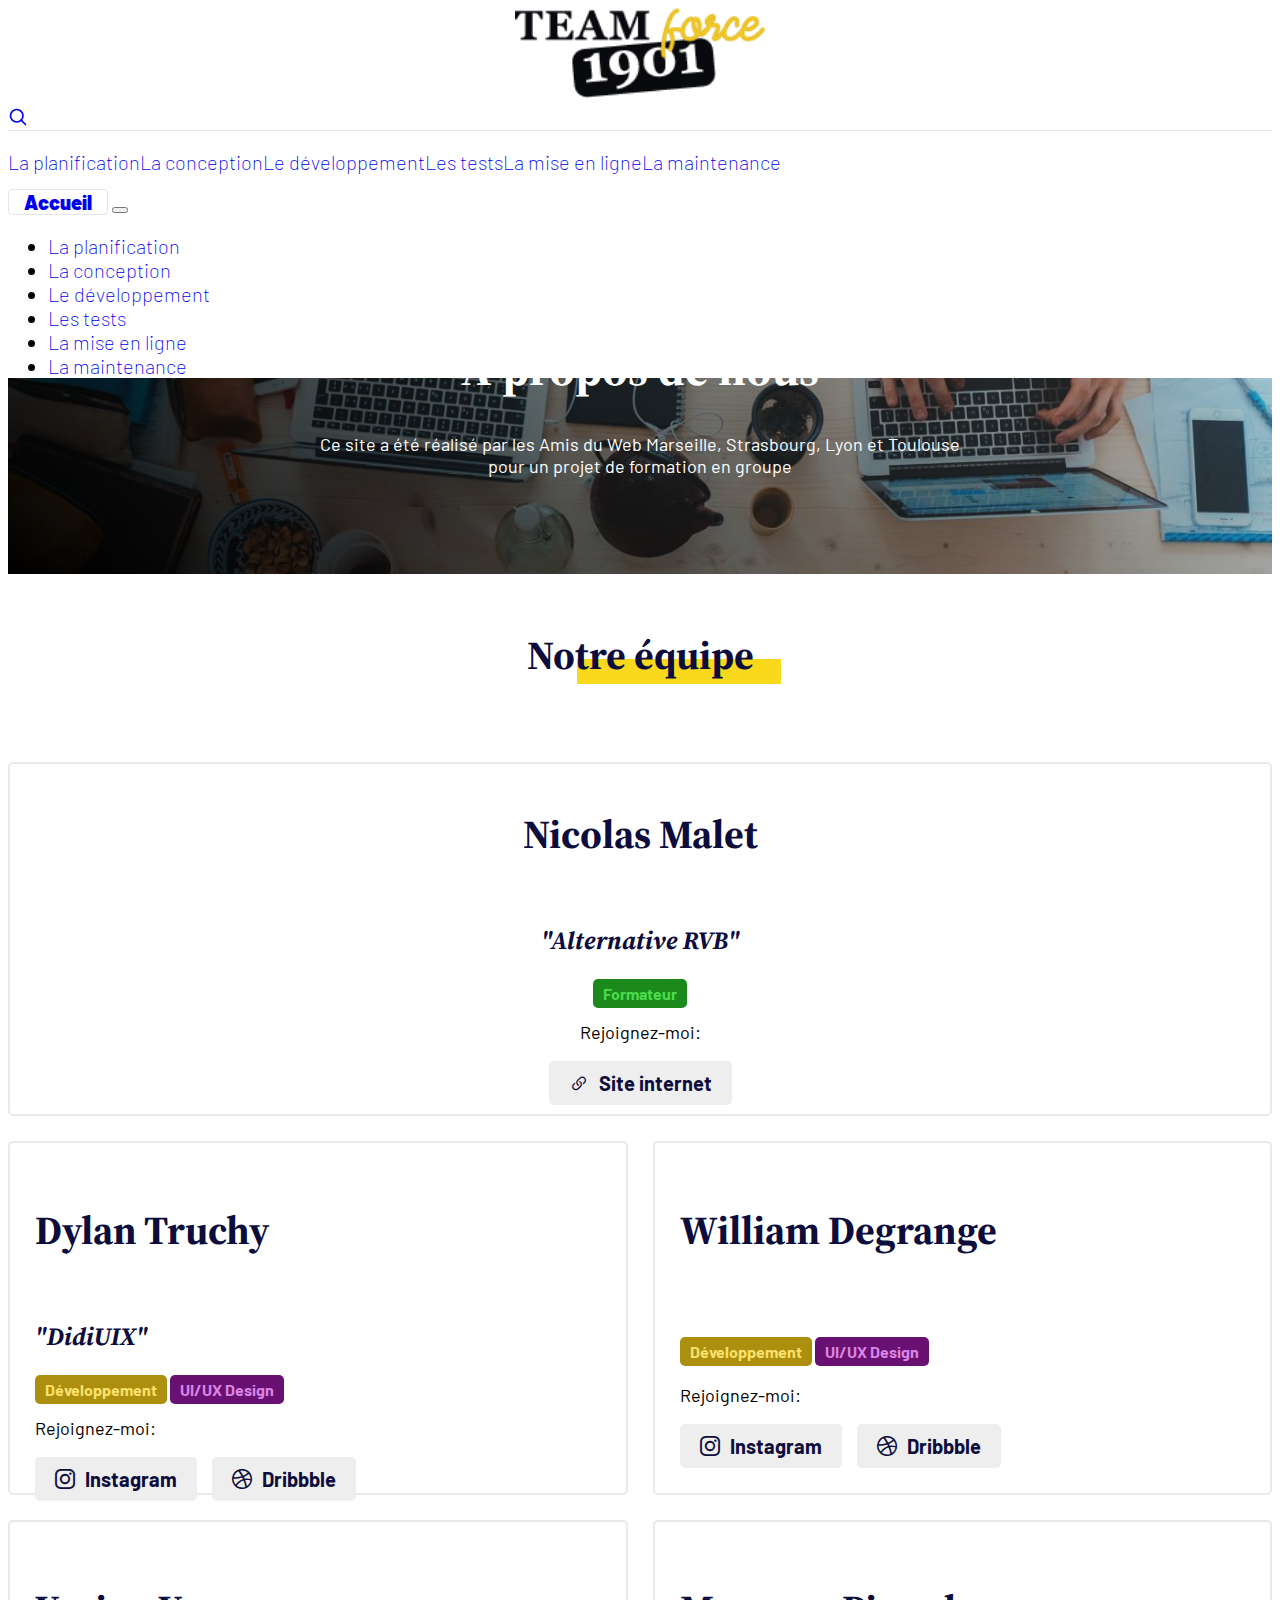
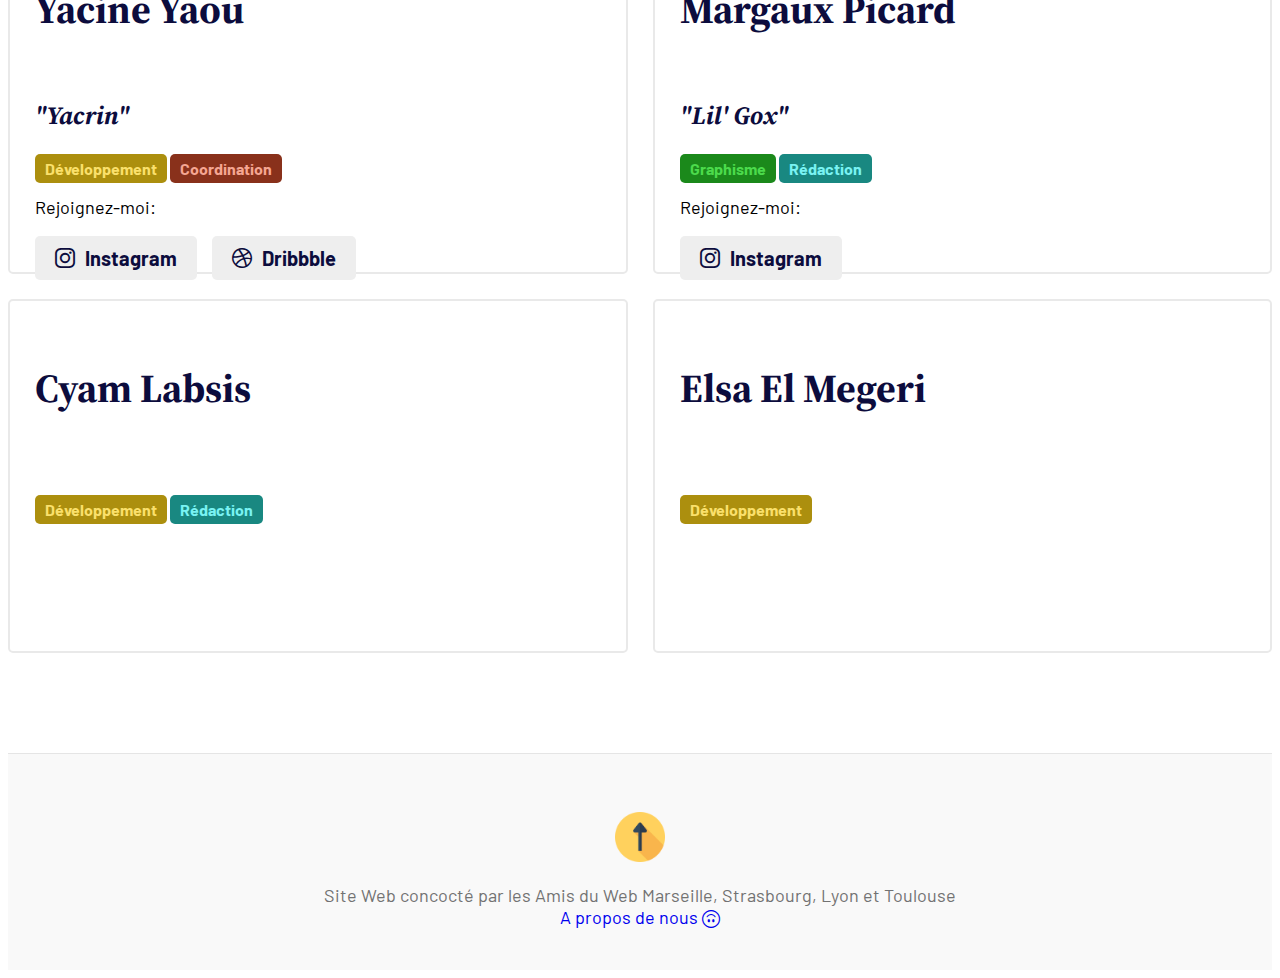
==== a-propos.html @ 6bee8f46 "version final 1" ====
<!DOCTYPE html>
<html lang="en">
  <head>
    <meta charset="utf-8" />
    <meta name="viewport" content="width=device-width, initial-scale=1" />
    <meta name="description" content="" />
    <meta
      name="author"
      content="Mark Otto, Jacob Thornton, and Bootstrap contributors"
    />
    <meta name="generator" content="Hugo 0.108.0" />
    <title>Team Force #1901</title>

    <link rel="canonical" href="https://getbootstrap.com/docs/5.3/examples/blog/"/>
    <!-- <link href="../assets/dist/css/bootstrap.min.css" rel="stylesheet" /> -->
    <link
      href="https://cdn.jsdelivr.net/npm/bootstrap@5.3.0-alpha1/dist/css/bootstrap.min.css"
      rel="stylesheet"
      integrity="sha384-GLhlTQ8iRABdZLl6O3oVMWSktQOp6b7In1Zl3/Jr59b6EGGoI1aFkw7cmDA6j6gD"
      crossorigin="anonymous"
    />
    <link rel="stylesheet" href="https://cdn.jsdelivr.net/npm/bootstrap-icons@1.10.3/font/bootstrap-icons.css">
    <link href="https://fonts.googleapis.com/css2?family=Barlow:wght@400;600;700&family=Source+Serif+4:wght@700&display=swap" rel="stylesheet">
    <link rel="stylesheet" href="https://cdn.jsdelivr.net/npm/bootstrap-icons@1.10.3/font/bootstrap-icons.css">
    
    <style>
      .bd-placeholder-img {
        font-size: 1.125rem;
        text-anchor: middle;
        -webkit-user-select: none;
        -moz-user-select: none;
        user-select: none;
      }

      @media (min-width: 768px) {
        .bd-placeholder-img-lg {
          font-size: 3.5rem;
        }
      }

      .b-example-divider {
        height: 3rem;
        background-color: rgba(0, 0, 0, 0.1);
        border: solid rgba(0, 0, 0, 0.15);
        border-width: 1px 0;
        box-shadow: inset 0 0.5em 1.5em rgba(0, 0, 0, 0.1),
          inset 0 0.125em 0.5em rgba(0, 0, 0, 0.15);
      }

      .b-example-vr {
        flex-shrink: 0;
        width: 1.5rem;
        height: 100vh;
      }

      .bi {
        vertical-align: -0.125em;
        fill: currentColor;
      }

      .nav-scroller {
        position: relative;
        z-index: 2;
        height: 2.75rem;
        overflow-y: hidden;
      }

      .nav-scroller .nav {
        display: flex;
        flex-wrap: nowrap;
        padding-bottom: 1rem;
        margin-top: -1px;
        overflow-x: auto;
        text-align: center;
        white-space: nowrap;
        -webkit-overflow-scrolling: touch;
      }
    </style>

    <!-- Custom styles for this template -->
    <link
      href="https://fonts.googleapis.com/css?family=Playfair&#43;Display:700,900&amp;display=swap"
      rel="stylesheet"
    />
    <!-- Custom styles for this template -->
    <link href="css/blog.css" rel="stylesheet" />
    <!-- Custom styles for this template -->
    <link rel="stylesheet" href="css/style.css" />
    <link
      rel="shortcut icon"
      href="images/faviconteamforce1901wh.png"
      type="image/x-icon"
    />
  </head>

  <body>
    <div class="container">
      <header class="blog-header lh-1 py-3">
        <div class="row flex-nowrap justify-content-between align-items-center">
          <div class="col-4 pt-1">
            <a class="link-secondary" href="#"></a>
          </div>
          <div class="col-4 text-center">
            <a class="blog-header-logo text-dark" href="index.html">
                <img
                  src="images/teamforce1901wh.png"
                  width="250"
                  alt="logo de team force 1901"
                />
            </a>
          </div>
          <div class="col-4 d-flex justify-content-end align-items-center">
            <a class="link-secondary" href="#" aria-label="Search">
              <svg
                xmlns="http://www.w3.org/2000/svg"
                width="20"
                height="20"
                fill="none"
                stroke="currentColor"
                stroke-linecap="round"
                stroke-linejoin="round"
                stroke-width="2"
                class="mx-3"
                role="img"
                viewBox="0 0 24 24"
              >
                <title>Search</title>
                <circle cx="10.5" cy="10.5" r="7.5" />
                <path d="M21 21l-5.2-5.2" />
              </svg>
            </a>
            <a class="btn btn-sm" href="#"></a>
          </div>
        </div>
      </header>

      <div class="nav-scroller">
        <nav class="nav d-none justify-content-between d-md-flex ">
          <a class="p-2 link-secondary navbar" href="planification.html">La planification</a>
          <a class="p-2 link-secondary navbar" href="conception.html">La conception</a>
          <a class="p-2 link-secondary navbar" href="developpement.html">Le développement</a>
          <a class="p-2 link-secondary navbar" href="test.html">Les tests</a>
          <a class="p-2 link-secondary navbar" href="miseenligne.html">La mise en ligne</a>
          <a class="p-2 link-secondary navbar" href="maintenance.html">La maintenance</a>
  
        
        </nav>
  
        
        <nav class="navbar navbar-expand-lg bg-body-tertiary navbar-light d-md-none navbar2">
          <div class="container-fluid">
            <a class="navbar-brand textacceuil" href="index.html">Accueil</a>
            <button class="navbar-toggler" type="button" data-bs-toggle="collapse" data-bs-target="#navbarNav" aria-controls="navbarNav" aria-expanded="false" aria-label="Toggle navigation">
              <span class="navbar-toggler-icon"></span>
            </button>
            <div class="collapse navbar-collapse" id="navbarNav">
              <ul class="navbar-nav">
                <li class="nav-item">
                  <a class="nav-link" href="planification.html">La planification</a>
                </li>
                <li class="nav-item">
                  <a class="nav-link" href="conception.html">La conception</a>
                </li>
                <li class="nav-item">
                  <a class="nav-link" href="developpement.html">Le développement</a>
                </li>
                <li class="nav-item">
                  <a class="nav-link" href="test.html">Les tests</a>
                </li>
                <li class="nav-item">
                  <a class="nav-link" href="miseenligne.html">La mise en ligne</a>
                </li>
                <li class="nav-item">
                  <a class="nav-link" href="maintenance.html">La maintenance</a>
                </li>
  
              </ul>
            </div>
          </div>
        </nav>
      </div>
    </div>

    <main class="container">
      <!-- BANNER -->
      <div class=" p-4 p-md-5 mb-4 rounded bannerindex">
        <div class="col-md-6 px-0">
          <h1 class="display-4 fst-italic">
            À propos de nous
          </h1>
          <p class="lead my-3">
            Ce site a été réalisé par les Amis du Web Marseille, Strasbourg, Lyon et Toulouse<br>pour un projet de formation en groupe
          </p>
        </div>
      </div>
      <br />
      <div class="text-center">
        <div class="full-width-line"></div>
        <div><h2 class="titre-etape">Notre équipe<div class="yl-title"></div></h2></div>
        <div class="full-width-line"></div>
      </div>
      <br />
      
      <!-- ANCHOR DESKTOP -->
      <div class="a-columns">

        <div class="a-row">
          <div class="block-about">
            <div class="a-content center">
              <h2>Nicolas Malet</h2>
              <h3>"Alternative RVB"</h3>
              <div class="a-tags">
                <strong class="d-inline-block mb-2 text-step2">Formateur</strong>
              </div>
              <span class="card-text"></span>
              <p class="a-desc">Rejoignez-moi:</p>
              <div class="a-btns">
                <a href="https://www.alternative-rvb.com/" class="a-btn"><i class="bi bi-link-45deg"></i> Site internet</a>
              </div>
            </div>
            <!-- <div class="a-img">
              <img src="/images/background/etape2.png" class="img-fluid" alt="">
            </div> -->
          </div>
          </div>

      <div class="a-row">
      <div class="block-about">
        <div class="a-content">
          <h2>Dylan Truchy</h2>
          <h3>"DidiUIX"</h3>
          <div class="a-tags">
            <strong class="d-inline-block mb-2 text-step6">Développement</strong>
            <strong class="d-inline-block mb-2 text-step5">UI/UX Design</strong>
          </div>
          <span class="card-text"></span>
          <p class="a-desc">Rejoignez-moi:</p>
          <div class="a-btns">
            <a href="http://instagram.com/didiuix" class="a-btn"><i class="bi bi-instagram"></i> Instagram</a>
            <a href="http://dribbble.com/didiuix" class="a-btn"><i class="bi bi-dribbble"></i> Dribbble</a>
          </div>
        </div>
        <!-- <div class="a-img">
          <img src="/images/background/etape2.png" class="img-fluid" alt="">
        </div> -->
      </div>
      <div class="block-about">
        <div class="a-content">
          <h2>William Degrange</h2>
          <h3></h3>
          <div class="a-tags">
            <strong class="d-inline-block mb-2 text-step6">Développement</strong>
            <strong class="d-inline-block mb-2 text-step5">UI/UX Design</strong>
          </div>
          <span class="card-text"></span>
          <p class="a-desc">Rejoignez-moi:</p>
          <div class="a-btns">
            <a href="http://instagram.com/didiuix" class="a-btn"><i class="bi bi-instagram"></i> Instagram</a>
            <a href="http://dribbble.com/didiuix" class="a-btn"><i class="bi bi-dribbble"></i> Dribbble</a>
          </div>
        </div>
        <!-- <div class="a-img">
          <img src="/images/background/etape2.png" class="img-fluid" alt="">
        </div> -->
      </div>
      </div>

      <div class="a-row">

        <div class="block-about">
          <div class="a-content">
            <h2>Yacine Yaou</h2>
            <h3>"Yacrin"</h3>
            <div class="a-tags">
              <strong class="d-inline-block mb-2 text-step6">Développement</strong>
              <strong class="d-inline-block mb-2 text-step4">Coordination</strong>
            </div>
            <span class="card-text"></span>
            <p class="a-desc">Rejoignez-moi:</p>
            <div class="a-btns">
              <a href="http://instagram.com/didiuix" class="a-btn"><i class="bi bi-instagram"></i> Instagram</a>
              <a href="http://dribbble.com/didiuix" class="a-btn"><i class="bi bi-dribbble"></i> Dribbble</a>
            </div>
          </div>
          <!-- <div class="a-img">
            <img src="/images/background/etape2.png" class="img-fluid" alt="">
          </div> -->
        </div>
        <div class="block-about">
          <div class="a-content">
            <h2>Margaux Picard</h2>
            <h3>"Lil' Gox"</h3>
            <div class="a-tags">
              <strong class="d-inline-block mb-2 text-step2">Graphisme</strong>
              <strong class="d-inline-block mb-2 text-step">Rédaction</strong>
            </div>
            <span class="card-text"></span>
            <p class="a-desc">Rejoignez-moi:</p>
            <div class="a-btns">
              <a href="http://instagram.com/lil.gox.gfx" class="a-btn"><i class="bi bi-instagram"></i> Instagram</a>
            </div>
          </div>
          <!-- <div class="a-img">
            <img src="/images/background/etape2.png" class="img-fluid" alt="">
          </div> -->
        </div>
        
        </div>

        <div class="a-row">

          <div class="block-about">
            <div class="a-content">
              <h2>Cyam Labsis</h2>
              <h3></h3>
              <div class="a-tags">
                <strong class="d-inline-block mb-2 text-step6">Développement</strong>
                <strong class="d-inline-block mb-2 text-step">Rédaction</strong>
              </div>
              <span class="card-text"></span>
              <!-- <p class="a-desc">Rejoignez-moi:</p>
              <div class="a-btns">
                <a href="http://instagram.com/didiuix" class="a-btn"><i class="bi bi-instagram"></i> Instagram</a>
                <a href="http://dribbble.com/didiuix" class="a-btn"><i class="bi bi-dribbble"></i> Dribbble</a>
              </div> -->
            </div>
            <!-- <div class="a-img">
              <img src="/images/background/etape2.png" class="img-fluid" alt="">
            </div> -->
          </div>
          <div class="block-about">
            <div class="a-content">
              <h2>Elsa El Megeri</h2>
              <h3></h3>
              <div class="a-tags">
                <strong class="d-inline-block mb-2 text-step6">Développement</strong>
              </div>
              <span class="card-text"></span>
              <!-- <p class="a-desc">Rejoignez-moi:</p>
              <div class="a-btns">
                <a href="http://instagram.com/didiuix" class="a-btn"><i class="bi bi-instagram"></i> Instagram</a>
                <a href="http://dribbble.com/didiuix" class="a-btn"><i class="bi bi-dribbble"></i> Dribbble</a>
              </div> -->
            </div>
            <!-- <div class="a-img">
              <img src="/images/background/etape2.png" class="img-fluid" alt="">
            </div> -->
          </div>
          
          </div>

          
      </div>


      
      <!-- MOBILE ANCHOR SLIDE -->
      <div class="row mb-2 display-md-none"></div>
    </main>

    <footer class="blog-footer">
      <p>
        <a href="#"> <img src="images/fleche.png" width="50" alt="retour en haut" /></a>
      </p>
      <p>
        Site Web concocté par les Amis du Web Marseille, Strasbourg, Lyon et Toulouse
        <!-- <a href="https://getbootstrap.com/">Bootstrap</a> by -->
        <!-- <a href="https://twitter.com/mdo">@mdo</a>. -->
        <br>
        <a class="" href="a-propos.html"> A propos de nous <i class="bi bi-emoji-smile-upside-down"></i></a>
      </p>
    </footer>

    <script
      src="https://cdn.jsdelivr.net/npm/bootstrap@5.3.0-alpha1/dist/js/bootstrap.bundle.min.js"
      integrity="sha384-w76AqPfDkMBDXo30jS1Sgez6pr3x5MlQ1ZAGC+nuZB+EYdgRZgiwxhTBTkF7CXvN"
      crossorigin="anonymous"
    ></script>
  </body>
</html>
---- css/blog.css ----
/* stylelint-disable selector-list-comma-newline-after */

.blog-header {
  border-bottom: 1px solid #e5e5e5;
}

.blog-header-logo {
  font-family: "Playfair Display", Georgia, "Times New Roman", serif/*rtl:Amiri, Georgia, "Times New Roman", serif*/;
  font-size: 2.25rem;
}

.blog-header-logo:hover {
  text-decoration: none;
}

h1, h2, h3, h4, h5, h6 {
  font-family: Verdana, Geneva, Tahoma, sans-serif;
  /*font-family: "Playfair Display", Georgia, "Times New Roman", serif/*rtl:Amiri, Georgia, "Times New Roman", serif*/;
}

.display-4 {
  font-size: 2.5rem;
}
@media (min-width: 768px) {
  .display-4 {
    font-size: 3rem;
  }
}

.flex-auto {
  flex: 0 0 auto;
}

.h-250 { height: 250px; }
@media (min-width: 768px) {
  .h-md-250 { height: 250px; }
}

/* Pagination */
.blog-pagination {
  margin-bottom: 4rem;
}

/*
 * Blog posts
 */
.blog-post {
  margin-bottom: 4rem;
}
.blog-post-title {
  font-size: 2.5rem;
}
.blog-post-meta {
  margin-bottom: 1.25rem;
  color: #727272;
}

/*
 * Footer
 */
.blog-footer {
  margin-top: 100px;
  padding: 2.5rem 0;
  color: #727272;
  text-align: center;
  background-color: #f9f9f9;
  border-top: .05rem solid #e5e5e5;
}
.blog-footer p:last-child {
  margin-bottom: 0;
}
---- css/style.css ----
body {
    font-family: 'Barlow';
}

h1, h2, h3, h4, h5 {
    font-family: 'Source Serif 4' !important;
}


.bannerindex {
    background-image: linear-gradient(45deg, black,transparent), url('../images/background/hero.jpg');
    background-size: cover;
    color: white;
    height: 350px;
    display: flex;
    justify-content: center;
    align-items: center;
    text-align: center;
    margin-top: 30px;
}

.banner1 {
    background-image: linear-gradient(45deg, black,transparent), url('../images/background/etape1.png');
    background-size: cover;
    background-position: center;
    color: white;
    height: 350px;
    display: flex;
    justify-content: center;
    align-items: center;
    text-align: center;
    margin-top: 30px;
}

.banner2 {
    background-image: linear-gradient(45deg, black,transparent), url('../images/background/etape2.png');
    background-size: 100%;
    background-position: center;
    color: white;
    height: 350px;
    display: flex;
    justify-content: center;
    align-items: center;
    text-align: center;
    margin-top: 30px;
}

.banner3 {
    background-image: linear-gradient(45deg, black,transparent), url('../images/background/etape3.png');
    background-size: 100%;
    background-position: center;
    color: white;
    height: 350px;
    display: flex;
    justify-content: center;
    align-items: center;
    text-align: center;
    margin-top: 30px;
}

.banner4{
    background-image: linear-gradient(45deg, black,transparent), url('../images/background/etape4.png');
    background-size: 100%;
    background-position: center;
    color: white;
    height: 350px;
    display: flex;
    justify-content: center;
    align-items: center;
    text-align: center;
    margin-top: 30px;
}

.banner5 {
    background-image: linear-gradient(45deg, black,transparent), url('../images/background/etape5.png');
    background-size: 100%;
    background-position: center;
    color: white;
    height: 350px;
    display: flex;
    justify-content: center;
    align-items: center;
    text-align: center;
    margin-top: 30px;
}

.banner6 {
    background-image: linear-gradient(45deg, black,transparent), url('../images/background/etape6.png');
    background-size: 100%;
    background-position: center;
    color: white;
    height: 350px;
    display: flex;
    justify-content: center;
    align-items: center;
    text-align: center;
    margin-top: 30px;
}

p{ 
    font-weight: 400;
    font-size: large;
}

.navbar {
    font-family: 'Barlow';
    font-weight: 200;
    text-decoration: none;
    font-size: 20px;
}

.nav {
    overflow: visible !important;
}

.nav-scroller {
    margin-top: 20px;
    overflow: visible;
}

.selected {
    color: #0C0C3D !important;
    font-weight: bold;
    display: flex;
    justify-content: end;
}

.yellow-line {
    height: 15px;
    width: 85%;
    background-color: #FAD81B;
    position: absolute;
    bottom: 5px;
    right: -3px;
    z-index: -1;
}

.yl-title {
    height: 25px;
    width: 90%;
    background-color: #FAD81B;
    position: relative;
    bottom: 25px;
    left: 50px;
    z-index: -1;
}

/* ANCHOR  Margaux start*/


.titre-carte {

font-family: 'Source Serif 4';
font-style: normal;
font-weight: 700;
font-size: 25px;
line-height: 49px;

color: #222222;


}

h2 {

font-family: 'Barlow';
font-style: normal;
font-weight: 700;
font-size: 40px;
line-height: 58px;
/* identical to box height */


/* Couleur principale */

color: #0C0C3D;

}


h3 {
    font-family: 'Barlow';
font-style: italic;
font-weight: 700;
font-size: 25px;
line-height: 38px;

/* Couleur principale */ 

color: #0C0C3D;
}

.flexParent{
    display: flex;
    flex-wrap: wrap;
}

.flexEnfant {
    /* background-color: blue; */
    min-height: 200px;
    flex-grow: 1;
}


.sommaire {
    border: 1px solid #DBDBE2;
    border-radius: 5px;
    margin: auto;
    padding: 10px;
    position: sticky; /* for all */
    position: -webkit-sticky; /* for Safari */
}

.bouton-sommaire{
    padding: 5px;
    margin-bottom: 10px;
    border: 0;
}


.list-group-item.active {

    border-radius: 5px;
    background-color: #DBDBE2;
    color: #0C0C3D;
    font-weight: 600;



}

#etape {

    background-color: #0C0C3D;
    color: #7F7FFF;
    padding:  6px 20px 6px 20px ;
    margin-left: 45%;
    border-radius: 10px;
    font-weight: 600;
    font-size: 24px;
    

}
/* ANCHOR  Margaux stop*/


/* ANCHOR Dylan start */

.badge-primary {
    font-size: 24px;
    padding: 10px 20px 10px 20px !important;
    margin-bottom: 10px;
}

.col-md-6 {
width: 100% !important;
}

.text-center {
    display: flex;
    justify-content: center;
}

.continuer {
    font-weight: 600;
    text-decoration: none;
    color: #0C0C3D;
}

.card-text {
    height: 100%;
}

.col-md-8 {
    height: 250px !important;
}

.text-step {
    width: fit-content;
    padding: 5px 10px 5px 10px;
    border-radius: 5px;
    color: rgb(121, 243, 243);
    background-color: rgb(25, 136, 129);
}

.text-step2 {
    width: fit-content;
    padding: 5px 10px 5px 10px;
    border-radius: 5px;
    color: rgb(76, 219, 76);
    background-color: rgb(27, 137, 27);
}

.text-step3 {
    width: fit-content;
    padding: 5px 10px 5px 10px;
    border-radius: 5px;
    color: #7F7FFF;
    background-color: #0C0C3D;
}

.text-step4 {
    width: fit-content;
    padding: 5px 10px 5px 10px;
    border-radius: 5px;
    color: rgb(245, 166, 146);
    background-color: rgb(137, 49, 27);
}

.text-step5 {
    width: fit-content;
    padding: 5px 10px 5px 10px;
    border-radius: 5px;
    color: rgb(218, 132, 228);
    background-color: rgb(105, 17, 114);
}

.text-step6 {
    width: fit-content;
    padding: 5px 10px 5px 10px;
    border-radius: 5px;
    color: rgb(250, 224, 108);
    background-color: rgb(172, 143, 14);
}

.block-about {
    display: flex;
    flex-direction: row;
    border: rgb(233, 233, 233) solid 2px;
    border-radius: 5px;
    width: 100%;
    height: 350px;
}

.a-content {
    display: flex;
    flex-direction: column;
    width: 100%;
    height: auto;
    margin: 25px 25px 25px 25px;
}

.a-img {
    width: 50%;
    height: 100%;
}

.center {
    justify-content: center;
    align-items: center;
}

.a-btn {
    display: flex;
    gap: 10px;
    width: fit-content;
    padding: 10px 20px 10px 20px;
    background-color: #eeeeee;
    color: #0C0C3D;
    justify-content: center;
    text-decoration: none;
    border-radius: 5px;
    font-size: 20px;
    font-weight: bold;
}

.a-btns {
    display: flex;
    gap: 15px;
}

.a-row {
    display: flex;
    gap: 25px;
}

.a-columns {
    display: flex;
    flex-direction: column;
    gap: 25px;
}


/* ANCHOR Dylan end  */


/*  carrousel dylan  */

.carousel {
	margin: 30px auto 60px;
	padding: 0 0px;
}
.carousel .carousel-item {
	text-align: center;
	overflow: hidden;
}
.carousel .carousel-item h4 {
	font-family: 'Source Serif 4';
}
.carousel .carousel-item img {
	max-width: 100%;
	display: inline-block;
    height: 150px;
}

.badge-primary-m {
    position: absolute;
    display: flex;
    width: 40%;
    padding: 10px 30px 10px 20px;
    justify-content: center;
    align-items: center;
    border-radius: 0 0 40px 0;
    background-color: #FAD81B;
    color: #0C0C3D;
    font-weight: 900;
    font-size: 16px;
}

.img-fluid {
	height: 100%;
    width: 100%;
    object-fit: cover;
}

.carousel .carousel-item .btn {
	border-radius: 0;
	font-size: 12px;
	font-weight: bold;
    text-transform: uppercase;
	border: none;
	margin-top: 5px;
    background: none;
    color: #0C0C3D;
    padding: 0;
}
.carousel .carousel-item .btn i {
	font-size: 14px;
	font-weight: bold;
	margin-left: 5px;
}
.carousel .thumb-wrapper {
	margin: 5px;
	text-align: left;
	background: #ffffff;
    position: relative;
    border-radius: 10px;
    border: 1px solid rgba(0, 0, 0, 0.15);
    overflow: hidden;
}
.carousel .thumb-content {
    position: relative;
	font-size: 13px;
    bottom: 0;
    left: 0;
    right: 0;
    padding: 20px;
    margin-top: -35px;
    color: #222222;
    z-index: 2;
}
.carousel .thumb-content p {
    min-height: 60px;
    display: -webkit-box;
    -webkit-line-clamp: 3;
    -webkit-box-orient: vertical;
    overflow: hidden;
    text-overflow: ellipsis;
}
.carousel-control-prev, .carousel-control-next {
	height: 50px;
	width: 50px;
	background: none;	
	margin: auto 0;
	border-radius: 50%;
}
.carousel-control-prev i, .carousel-control-next i {
	font-size: 36px;
	position: absolute;
	top: 50%;
	display: inline-block;
	margin: -19px 0 0 0;
	z-index: 5;
	left: 0;
	right: 0;
	color: #0C0C3D;
	text-shadow: none;
	font-weight: bold;
}
.carousel-control-prev i {
	margin-left: -3px;
}
.carousel-control-next i {
	margin-right: -3px;
}
.carousel-indicators {
    display: flex;
}
.carousel-indicators li, .carousel-indicators li.active {
	width: 25px;
	height: 4px;
	border-radius: 50px;
	margin: 4px;
	border: none;
}
.carousel-indicators li {	
	background: #ababab;
}
.carousel-indicators li.active {	
	background: #0C0C3D;
}

.carousel-indicators {
    bottom: -50px;
    margin: 0;
}


@media (max-width: 767px) {
    .carousel-inner .carousel-item .thumb-wrapper {
        margin: 5px;
    }
}

.gradient {
    position: absolute;
    left: 0;
    right: 0;
    top: 51px;
    height: 100px;
    background: linear-gradient(to bottom,rgba(0, 0, 0, 0), rgba(255, 255, 255, 1));
    z-index: 1;
}

/*  carrousel dylan  */

.navbar2 {
    background:#ffffff !important;

}

.textacceuil {
    font-weight: 900;
    border: 1px solid rgba(0,0,0,.1) ;
    border-radius: .25rem;
    padding-left: 15px;
    padding-right: 15px;
}

a {
    text-decoration: none;
}
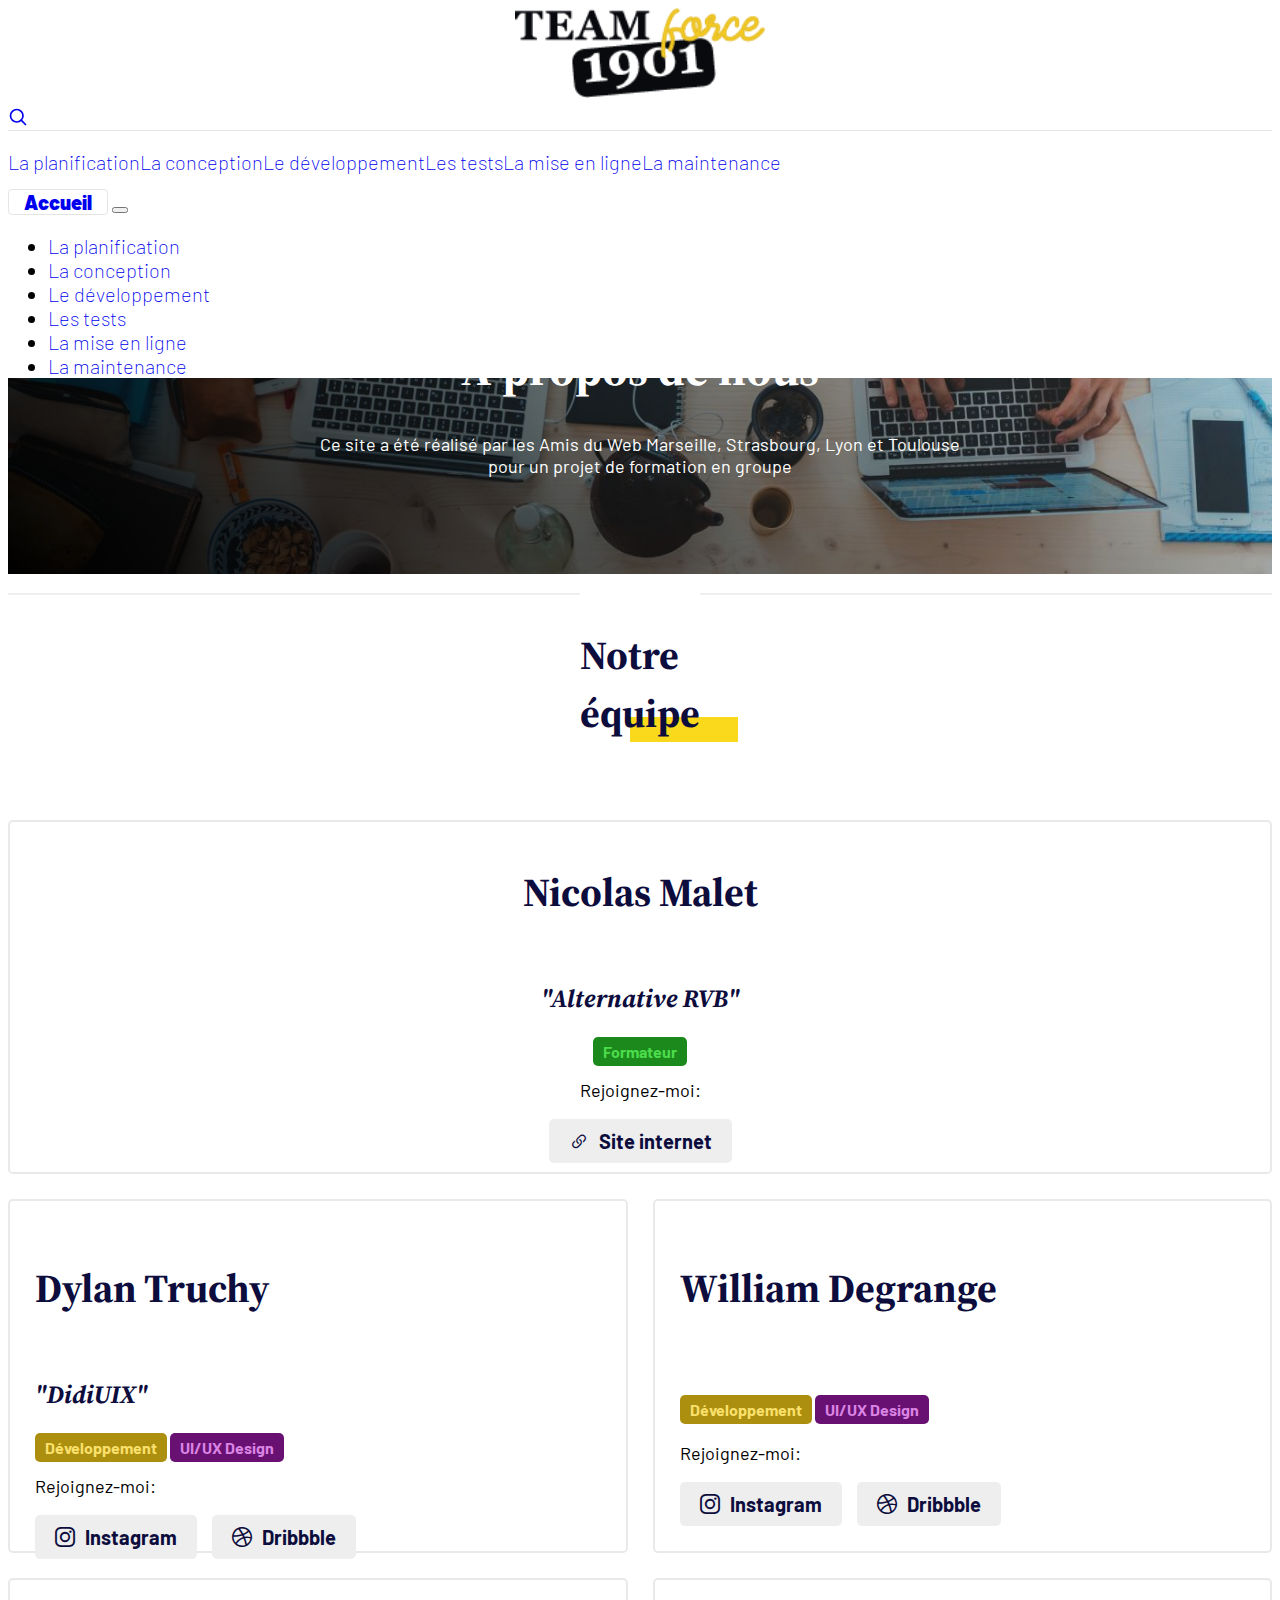
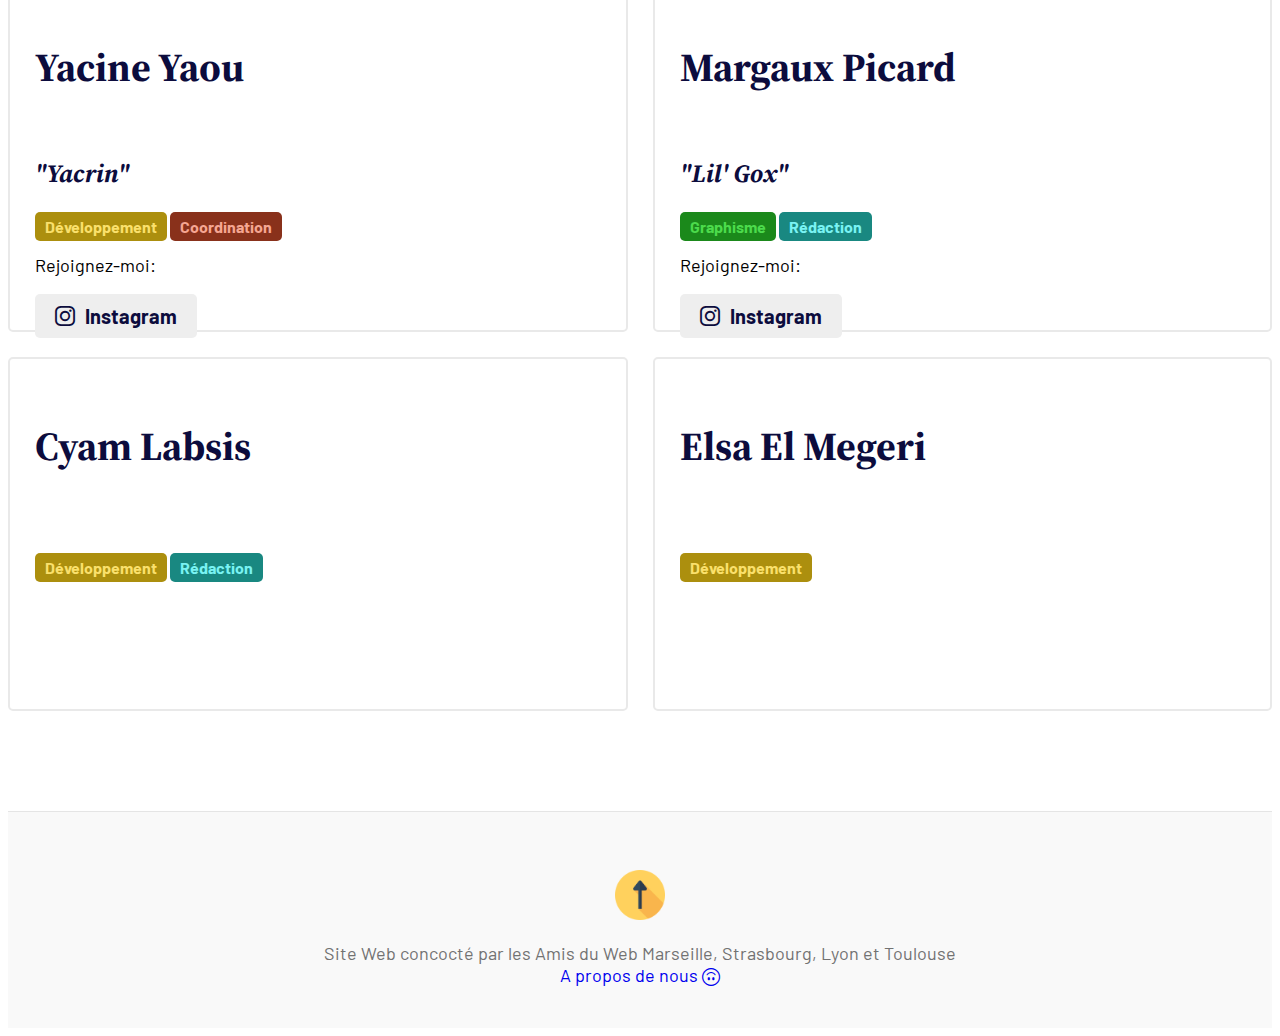
==== commit 30741067: "version final 1" ====
--- a/a-propos.html
+++ b/a-propos.html
@@ -278,8 +278,7 @@
             <span class="card-text"></span>
             <p class="a-desc">Rejoignez-moi:</p>
             <div class="a-btns">
-              <a href="http://instagram.com/didiuix" class="a-btn"><i class="bi bi-instagram"></i> Instagram</a>
-              <a href="http://dribbble.com/didiuix" class="a-btn"><i class="bi bi-dribbble"></i> Dribbble</a>
+              <a href="http://instagram.com/yakrin_officiel" class="a-btn"><i class="bi bi-instagram"></i> Instagram</a>
             </div>
           </div>
           <!-- <div class="a-img">
--- a/css/style.css
+++ b/css/style.css
@@ -143,6 +143,12 @@
     bottom: 25px;
     left: 50px;
     z-index: -1;
+}
+
+.full-width-line {
+    width: 100%;
+    height: 2px;
+    background-color: #efefef;
 }
 
 /* ANCHOR  Margaux start*/
